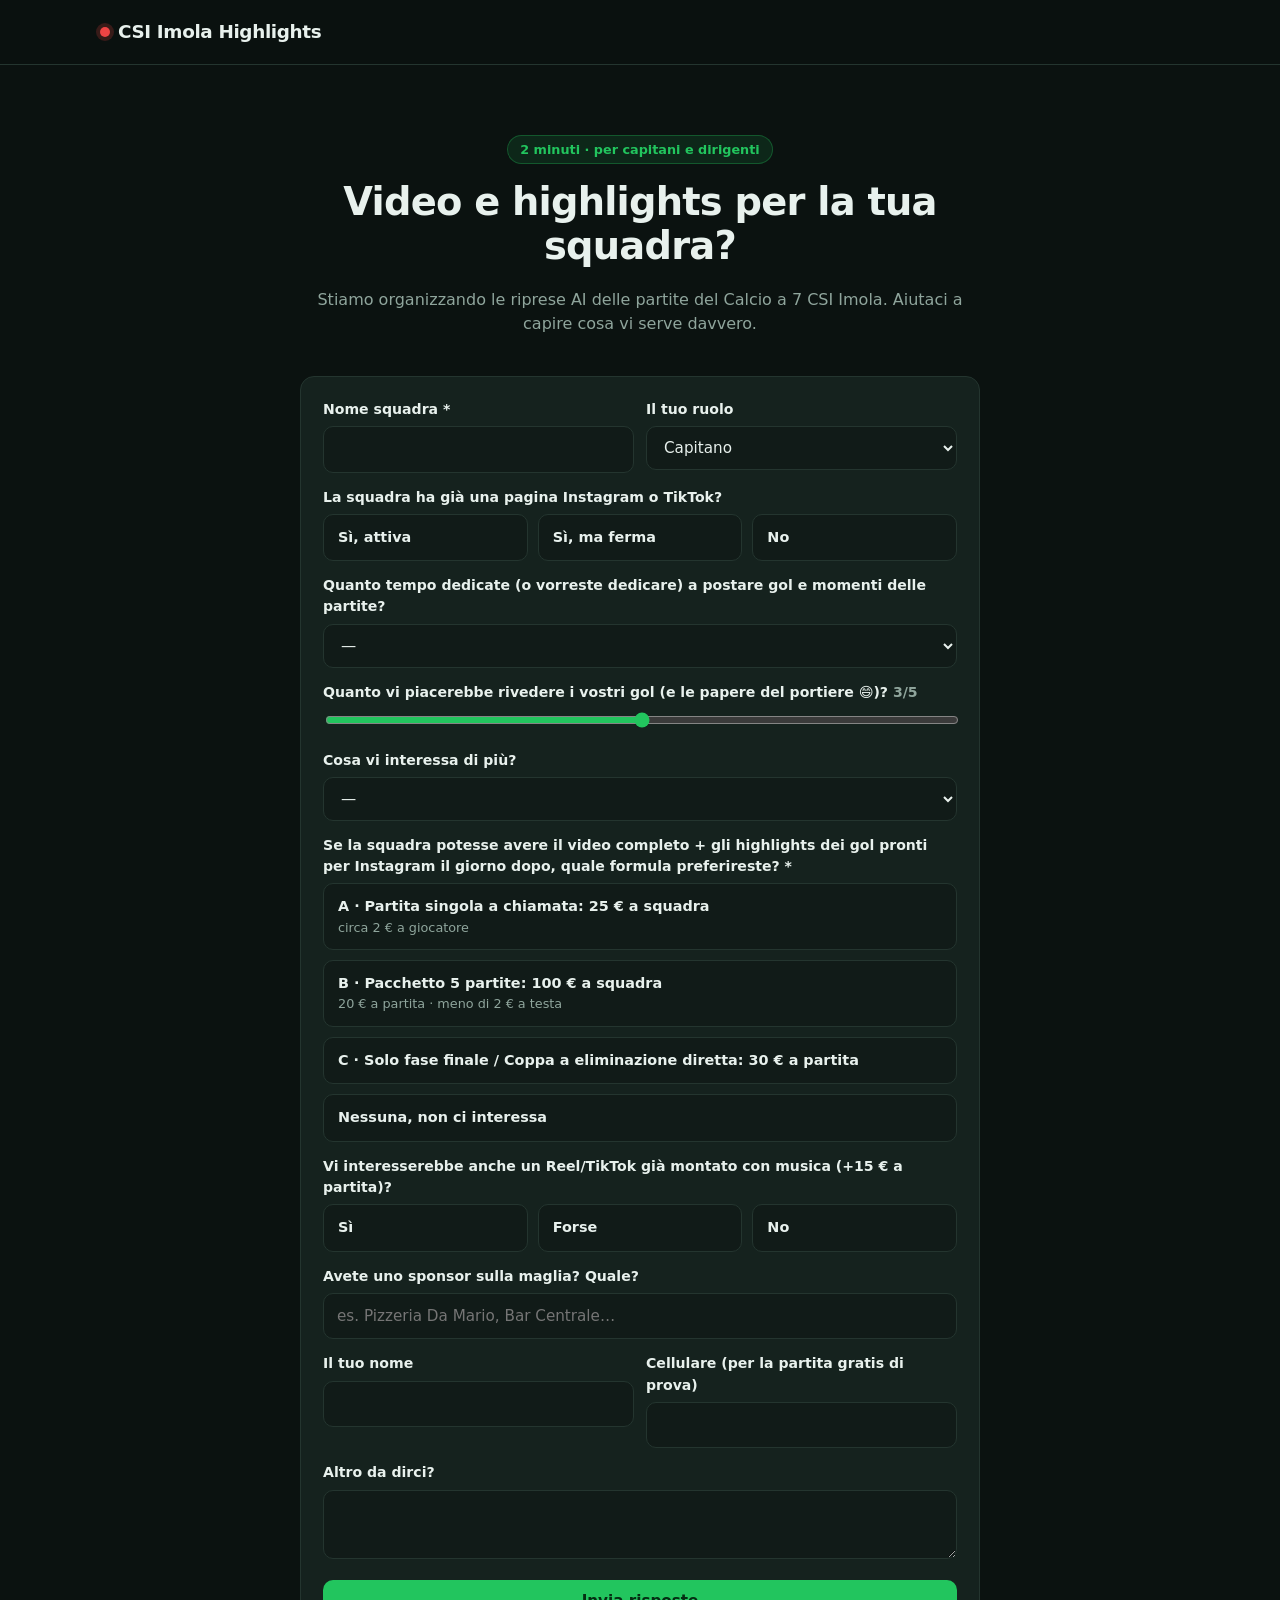
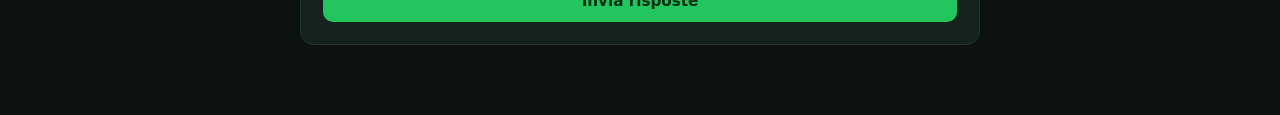
==== static/sondaggio.html @ 088c7272 "Sito e gestionale CSI Imola Highlights" ====
<!doctype html>
<html lang="it">
<head>
  <meta charset="utf-8">
  <meta name="viewport" content="width=device-width, initial-scale=1">
  <title>Sondaggio squadre CSI Imola · Video e highlights</title>
  <link rel="stylesheet" href="/static/style.css">
</head>
<body>
<nav class="nav"><div class="container">
  <a href="/" class="logo"><span class="dot"></span><span data-brand>CSI Imola Highlights</span></a>
</div></nav>

<section>
  <div class="container" style="max-width:720px">
    <div class="section-title">
      <span class="badge">2 minuti · per capitani e dirigenti</span>
      <h2>Video e highlights per la tua squadra?</h2>
      <p class="muted">Stiamo organizzando le riprese AI delle partite del Calcio a 7 CSI Imola. Aiutaci a capire cosa vi serve davvero.</p>
    </div>
    <form class="card" id="survey">
      <div class="row">
        <div class="field"><label>Nome squadra *</label><input name="team" required></div>
        <div class="field"><label>Il tuo ruolo</label>
          <select name="role"><option>Capitano</option><option>Dirigente / Presidente</option><option>Giocatore</option></select></div>
      </div>

      <div class="field"><label>La squadra ha già una pagina Instagram o TikTok?</label>
        <div class="choice">
          <label><input type="radio" name="has_social" value="si_attiva"><span>Sì, attiva</span></label>
          <label><input type="radio" name="has_social" value="si_ferma"><span>Sì, ma ferma</span></label>
          <label><input type="radio" name="has_social" value="no"><span>No</span></label>
        </div></div>

      <div class="field"><label>Quanto tempo dedicate (o vorreste dedicare) a postare gol e momenti delle partite?</label>
        <select name="posting_time">
          <option value="">—</option><option value="zero">Zero, nessuno ha tempo</option>
          <option value="poco">Poco, qualche foto ogni tanto</option>
          <option value="vorremmo">Vorremmo farlo ma è troppo sbatti</option>
          <option value="tanto">Ci teniamo molto, postiamo spesso</option>
        </select></div>

      <div class="field"><label>Quanto vi piacerebbe rivedere i vostri gol (e le papere del portiere 😄)? <span id="interest-v" class="muted">3/5</span></label>
        <input type="range" name="interest" min="1" max="5" value="3" style="padding:0;accent-color:var(--green)"></div>

      <div class="field"><label>Cosa vi interessa di più?</label>
        <select name="favorite">
          <option value="">—</option><option value="gol_social">Le clip dei gol da postare sui social</option>
          <option value="partita">La partita intera da rivedere</option><option value="tattica">Analizzare errori e tattica</option>
          <option value="ricordo">Un ricordo della stagione</option>
        </select></div>

      <div class="field"><label>Se la squadra potesse avere il video completo + gli highlights dei gol pronti per Instagram il giorno dopo, quale formula preferireste? *</label>
        <div class="choice" style="flex-direction:column">
          <label><input type="radio" name="option" value="A" required><span>A · Partita singola a chiamata: <b data-price-s="price_single">25</b> € a squadra<em>circa 2 € a giocatore</em></span></label>
          <label><input type="radio" name="option" value="B"><span>B · Pacchetto 5 partite: <b data-price-s="price_pack">100</b> € a squadra<em>20 € a partita · meno di 2 € a testa</em></span></label>
          <label><input type="radio" name="option" value="C"><span>C · Solo fase finale / Coppa a eliminazione diretta: <b data-price-s="price_cup">30</b> € a partita</span></label>
          <label><input type="radio" name="option" value="none"><span>Nessuna, non ci interessa</span></label>
        </div></div>

      <div class="field"><label>Vi interesserebbe anche un Reel/TikTok già montato con musica (+15 € a partita)?</label>
        <div class="choice">
          <label><input type="radio" name="social_addon" value="si"><span>Sì</span></label>
          <label><input type="radio" name="social_addon" value="forse"><span>Forse</span></label>
          <label><input type="radio" name="social_addon" value="no"><span>No</span></label>
        </div></div>

      <div class="field"><label>Avete uno sponsor sulla maglia? Quale?</label>
        <input name="sponsor" placeholder="es. Pizzeria Da Mario, Bar Centrale…"></div>

      <div class="row">
        <div class="field"><label>Il tuo nome</label><input name="name"></div>
        <div class="field"><label>Cellulare (per la partita gratis di prova)</label><input name="phone" type="tel"></div>
      </div>
      <div class="field"><label>Altro da dirci?</label><textarea name="notes" rows="2"></textarea></div>
      <div id="err"></div>
      <button class="btn" style="width:100%">Invia risposte</button>
    </form>
    <div class="card hidden center" id="thanks">
      <h2>🙌 Grazie!</h2>
      <p class="muted">Le tue risposte ci aiutano a costruire il servizio. Se hai lasciato il numero ti contattiamo per una partita di prova.</p>
      <a class="btn" href="/#prenota">Guarda come prenotare</a>
    </div>
  </div>
</section>

<script src="/static/common.js"></script>
<script>
applyBranding().then(cfg => {
  if (cfg) $all("[data-price-s]").forEach(el => (el.textContent = cfg.prices[el.dataset.priceS]));
});
const f = $("#survey");
f.interest.addEventListener("input", () => ($("#interest-v").textContent = f.interest.value + "/5"));
f.addEventListener("submit", async e => {
  e.preventDefault();
  const data = Object.fromEntries(new FormData(f).entries());
  data.interest = Number(data.interest || 0);
  try {
    await api("/api/public/survey", { method: "POST", body: data });
    f.classList.add("hidden"); $("#thanks").classList.remove("hidden");
    window.scrollTo({ top: 0, behavior: "smooth" });
  } catch (err) { $("#err").innerHTML = `<div class="alert err">${esc(err.message)}</div>`; }
});
</script>
</body>
</html>
---- static/style.css ----
:root {
  --bg: #0b1210;
  --bg2: #111b18;
  --card: #15221e;
  --line: #24352f;
  --text: #e8f1ed;
  --muted: #8fa59c;
  --green: #22c55e;
  --green2: #16a34a;
  --lime: #bef264;
  --red: #ef4444;
  --amber: #f59e0b;
  --blue: #38bdf8;
  --radius: 14px;
}
* { box-sizing: border-box; }
html { scroll-behavior: smooth; }
body {
  margin: 0; font-family: "Inter", system-ui, -apple-system, "Segoe UI", sans-serif;
  background: var(--bg); color: var(--text); line-height: 1.5;
}
a { color: var(--lime); }
h1, h2, h3 { line-height: 1.15; margin: 0 0 .5em; }
.container { max-width: 1120px; margin: 0 auto; padding: 0 20px; }
.muted { color: var(--muted); }
.small { font-size: .85rem; }
.center { text-align: center; }
.hidden { display: none !important; }

/* nav */
.nav { position: sticky; top: 0; z-index: 20; background: rgba(11,18,16,.85); backdrop-filter: blur(10px); border-bottom: 1px solid var(--line); }
.nav .container { display: flex; align-items: center; justify-content: space-between; height: 64px; gap: 16px; }
.logo { font-weight: 800; letter-spacing: -.02em; font-size: 1.15rem; color: var(--text); text-decoration: none; display: flex; gap: 8px; align-items: center; }
.logo .dot { width: 10px; height: 10px; border-radius: 50%; background: var(--red); box-shadow: 0 0 0 4px rgba(239,68,68,.2); animation: rec 1.6s infinite; }
@keyframes rec { 50% { opacity: .35; } }
.nav-links { display: flex; gap: 18px; align-items: center; }
.nav-links a { color: var(--muted); text-decoration: none; font-weight: 500; font-size: .95rem; }
.nav-links a:hover { color: var(--text); }
@media (max-width: 720px) { .nav-links a:not(.btn) { display: none; } }

/* buttons */
.btn { display: inline-flex; align-items: center; justify-content: center; gap: 8px; border: 0; cursor: pointer; border-radius: 10px; padding: 12px 20px; font-weight: 700; font-size: .95rem; text-decoration: none; background: var(--green); color: #052e13; transition: transform .1s, background .2s; font-family: inherit; }
.btn:hover { background: var(--lime); }
.btn:active { transform: scale(.97); }
.btn.ghost { background: transparent; color: var(--text); border: 1px solid var(--line); }
.btn.ghost:hover { border-color: var(--green); }
.btn.sm { padding: 6px 12px; font-size: .82rem; border-radius: 8px; }
.btn.danger { background: transparent; color: var(--red); border: 1px solid rgba(239,68,68,.4); }
.btn.wa { background: #25d366; color: #052e13; }
.btn:disabled { opacity: .5; cursor: not-allowed; }

/* hero */
.hero { padding: 90px 0 70px; background: radial-gradient(ellipse at 70% 0%, rgba(34,197,94,.18), transparent 60%), radial-gradient(ellipse at 0% 100%, rgba(190,242,100,.08), transparent 50%); border-bottom: 1px solid var(--line); position: relative; overflow: hidden; }
.hero::after { content: ""; position: absolute; inset: 0; background-image: linear-gradient(rgba(255,255,255,.025) 1px, transparent 1px), linear-gradient(90deg, rgba(255,255,255,.025) 1px, transparent 1px); background-size: 48px 48px; pointer-events: none; }
.hero .container { position: relative; z-index: 1; display: grid; grid-template-columns: 1.2fr 1fr; gap: 40px; align-items: center; }
.hero h1 { font-size: clamp(2.2rem, 5vw, 3.6rem); font-weight: 900; letter-spacing: -.03em; }
.hero h1 span { color: var(--green); }
.hero p.lead { font-size: 1.15rem; color: var(--muted); max-width: 560px; }
.hero .cta { display: flex; gap: 12px; flex-wrap: wrap; margin-top: 26px; }
.badge { display: inline-block; padding: 4px 12px; border-radius: 99px; background: rgba(34,197,94,.12); color: var(--green); font-weight: 600; font-size: .8rem; border: 1px solid rgba(34,197,94,.3); margin-bottom: 16px; }
.pitch { aspect-ratio: 16/10; border-radius: 18px; border: 2px solid rgba(255,255,255,.25); background: repeating-linear-gradient(90deg, #14532d 0 40px, #166534 40px 80px); position: relative; box-shadow: 0 30px 80px rgba(0,0,0,.5); }
.pitch::before { content: ""; position: absolute; left: 50%; top: 0; bottom: 0; border-left: 2px solid rgba(255,255,255,.35); }
.pitch::after { content: ""; position: absolute; left: 50%; top: 50%; width: 22%; aspect-ratio: 1; transform: translate(-50%,-50%); border: 2px solid rgba(255,255,255,.35); border-radius: 50%; }
.pitch .live { position: absolute; top: 14px; left: 14px; background: var(--red); color: #fff; font-weight: 800; font-size: .75rem; padding: 4px 10px; border-radius: 6px; z-index: 2; }
.pitch .score { position: absolute; bottom: 14px; left: 50%; transform: translateX(-50%); background: rgba(0,0,0,.7); padding: 6px 16px; border-radius: 8px; font-weight: 800; z-index: 2; white-space: nowrap; }
.pitch .ball { position: absolute; width: 14px; height: 14px; background: #fff; border-radius: 50%; top: 40%; left: 30%; animation: ball 6s ease-in-out infinite; z-index: 2; box-shadow: 0 0 12px #fff; }
@keyframes ball { 25% { left: 62%; top: 30%; } 50% { left: 80%; top: 55%; } 75% { left: 45%; top: 65%; } }
@media (max-width: 860px) { .hero .container { grid-template-columns: 1fr; } .hero { padding: 50px 0; } }

/* sections */
section { padding: 70px 0; }
.section-title { text-align: center; margin-bottom: 40px; }
.section-title h2 { font-size: clamp(1.7rem, 3.5vw, 2.4rem); letter-spacing: -.02em; }
.grid { display: grid; gap: 18px; }
.g2 { grid-template-columns: repeat(2, 1fr); }
.g3 { grid-template-columns: repeat(3, 1fr); }
.g4 { grid-template-columns: repeat(4, 1fr); }
@media (max-width: 860px) { .g3, .g4 { grid-template-columns: repeat(2, 1fr); } }
@media (max-width: 560px) { .g2, .g3, .g4 { grid-template-columns: 1fr; } }
.card { background: var(--card); border: 1px solid var(--line); border-radius: var(--radius); padding: 22px; }
.card h3 { font-size: 1.1rem; }
.step-n { width: 36px; height: 36px; border-radius: 10px; background: rgba(34,197,94,.15); color: var(--green); display: grid; place-items: center; font-weight: 800; margin-bottom: 12px; }

/* pricing */
.price-card { position: relative; display: flex; flex-direction: column; }
.price-card.featured { border-color: var(--green); box-shadow: 0 0 0 1px var(--green), 0 20px 50px rgba(34,197,94,.12); }
.price-card .tag { position: absolute; top: -11px; right: 16px; background: var(--green); color: #052e13; font-size: .72rem; font-weight: 800; padding: 3px 10px; border-radius: 99px; }
.price { font-size: 2.4rem; font-weight: 900; letter-spacing: -.03em; }
.price small { font-size: .9rem; color: var(--muted); font-weight: 500; }
.price-card ul { padding-left: 18px; color: var(--muted); margin: 12px 0 0; flex: 1; }
.price-card li { margin: 4px 0; }

/* forms */
label { display: block; font-weight: 600; font-size: .88rem; margin-bottom: 6px; }
input, select, textarea { width: 100%; padding: 11px 13px; border-radius: 10px; border: 1px solid var(--line); background: var(--bg2); color: var(--text); font: inherit; font-size: .95rem; }
input:focus, select:focus, textarea:focus { outline: none; border-color: var(--green); box-shadow: 0 0 0 3px rgba(34,197,94,.15); }
.field { margin-bottom: 14px; }
.row { display: grid; grid-template-columns: 1fr 1fr; gap: 12px; }
.row3 { display: grid; grid-template-columns: 1fr 1fr 1fr; gap: 12px; }
@media (max-width: 560px) { .row, .row3 { grid-template-columns: 1fr; } }
.choice { display: flex; gap: 10px; flex-wrap: wrap; }
.choice label { flex: 1; min-width: 140px; margin: 0; cursor: pointer; }
.choice input { display: none; }
.choice span { display: block; padding: 12px 14px; border-radius: 10px; border: 1px solid var(--line); background: var(--bg2); font-weight: 600; font-size: .9rem; transition: .15s; height: 100%; }
.choice span em { display: block; font-style: normal; font-weight: 400; color: var(--muted); font-size: .8rem; }
.choice input:checked + span { border-color: var(--green); background: rgba(34,197,94,.1); }
.check { display: flex; gap: 10px; align-items: flex-start; padding: 12px 14px; border: 1px solid var(--line); border-radius: 10px; cursor: pointer; background: var(--bg2); }
.check input { width: auto; margin-top: 4px; accent-color: var(--green); }

/* booking */
.booking-wrap { display: grid; grid-template-columns: 1.5fr 1fr; gap: 22px; align-items: start; }
@media (max-width: 860px) { .booking-wrap { grid-template-columns: 1fr; } }
.summary { position: sticky; top: 84px; }
.summary .total { font-size: 2.2rem; font-weight: 900; color: var(--green); }
.fx-list { display: grid; gap: 10px; max-height: 420px; overflow: auto; padding-right: 4px; }
.fx { display: grid; grid-template-columns: 70px 1fr auto; gap: 12px; align-items: center; padding: 12px; border: 1px solid var(--line); border-radius: 12px; background: var(--bg2); cursor: pointer; transition: .15s; }
.fx:hover { border-color: #3b5249; }
.fx.selected { border-color: var(--green); background: rgba(34,197,94,.08); }
.fx.disabled { opacity: .45; cursor: not-allowed; }
.fx .d { text-align: center; line-height: 1.1; }
.fx .d b { display: block; font-size: 1.4rem; }
.fx .d span { font-size: .72rem; color: var(--muted); text-transform: uppercase; }
.fx .teams { font-weight: 700; }
.pill { display: inline-block; font-size: .72rem; font-weight: 700; padding: 2px 8px; border-radius: 99px; background: var(--line); color: var(--muted); text-transform: uppercase; letter-spacing: .03em; }
.pill.green { background: rgba(34,197,94,.15); color: var(--green); }
.pill.amber { background: rgba(245,158,11,.15); color: var(--amber); }
.pill.red { background: rgba(239,68,68,.15); color: var(--red); }
.pill.blue { background: rgba(56,189,248,.15); color: var(--blue); }
.tabs { display: flex; gap: 6px; background: var(--bg2); padding: 5px; border-radius: 12px; border: 1px solid var(--line); margin-bottom: 16px; flex-wrap: wrap; }
.tabs button { flex: 1; background: transparent; border: 0; color: var(--muted); padding: 10px; border-radius: 8px; font-weight: 600; cursor: pointer; font: inherit; font-weight: 600; white-space: nowrap; }
.tabs button.active { background: var(--card); color: var(--text); box-shadow: 0 1px 0 var(--line); }
.alert { padding: 12px 14px; border-radius: 10px; font-size: .9rem; margin: 10px 0; }
.alert.err { background: rgba(239,68,68,.1); border: 1px solid rgba(239,68,68,.35); color: #fca5a5; }
.alert.ok { background: rgba(34,197,94,.1); border: 1px solid rgba(34,197,94,.35); color: #86efac; }
.alert.info { background: rgba(56,189,248,.08); border: 1px solid rgba(56,189,248,.3); color: #7dd3fc; }
.bar { height: 10px; background: var(--bg2); border-radius: 99px; overflow: hidden; border: 1px solid var(--line); }
.bar > div { height: 100%; background: linear-gradient(90deg, var(--green), var(--lime)); border-radius: 99px; transition: width .6s; }
.code-box { font-family: ui-monospace, Menlo, monospace; font-size: 1.8rem; font-weight: 800; letter-spacing: .15em; background: var(--bg2); border: 1px dashed var(--green); padding: 14px; border-radius: 12px; text-align: center; color: var(--lime); }

/* faq */
details { background: var(--card); border: 1px solid var(--line); border-radius: 12px; padding: 16px 20px; margin-bottom: 10px; }
summary { cursor: pointer; font-weight: 700; }
details p { color: var(--muted); margin: 10px 0 0; }

footer { border-top: 1px solid var(--line); padding: 30px 0; color: var(--muted); font-size: .88rem; }
footer .container { display: flex; justify-content: space-between; gap: 16px; flex-wrap: wrap; }

/* admin */
.admin-layout { display: grid; grid-template-columns: 220px 1fr; min-height: 100vh; }
.sidebar { background: var(--bg2); border-right: 1px solid var(--line); padding: 20px 14px; position: sticky; top: 0; height: 100vh; }
.sidebar .logo { margin: 0 8px 24px; }
.sidebar button { display: flex; width: 100%; text-align: left; background: transparent; border: 0; color: var(--muted); padding: 10px 12px; border-radius: 8px; font: inherit; font-weight: 600; cursor: pointer; margin-bottom: 2px; gap: 10px; align-items: center; }
.sidebar button.active, .sidebar button:hover { background: var(--card); color: var(--text); }
.sidebar .count { margin-left: auto; background: var(--amber); color: #000; border-radius: 99px; font-size: .7rem; padding: 1px 7px; }
.main { padding: 28px; min-width: 0; }
.main-head { display: flex; justify-content: space-between; align-items: center; gap: 12px; margin-bottom: 22px; flex-wrap: wrap; }
.kpi .v { font-size: 1.9rem; font-weight: 800; letter-spacing: -.02em; }
.kpi .l { color: var(--muted); font-size: .82rem; font-weight: 600; text-transform: uppercase; letter-spacing: .04em; }
table { width: 100%; border-collapse: collapse; font-size: .9rem; }
th { text-align: left; color: var(--muted); font-weight: 600; font-size: .78rem; text-transform: uppercase; letter-spacing: .04em; padding: 10px; border-bottom: 1px solid var(--line); }
td { padding: 10px; border-bottom: 1px solid var(--line); vertical-align: top; }
tr:hover td { background: rgba(255,255,255,.015); }
.table-wrap { overflow-x: auto; }
.actions { display: flex; gap: 6px; flex-wrap: wrap; }
.fx-admin { border: 1px solid var(--line); border-radius: 12px; padding: 16px; margin-bottom: 12px; background: var(--card); }
.fx-admin header { display: flex; justify-content: space-between; gap: 12px; flex-wrap: wrap; align-items: center; }
.bk-line { display: flex; gap: 10px; align-items: center; flex-wrap: wrap; padding: 8px 0; border-top: 1px dashed var(--line); font-size: .9rem; }
.chart-bar { display: flex; align-items: center; gap: 10px; margin: 6px 0; font-size: .88rem; }
.chart-bar .lbl { width: 46%; color: var(--muted); }
.chart-bar .bar { flex: 1; }
.chart-bar .n { width: 36px; text-align: right; font-weight: 700; }
@media (max-width: 860px) {
  .admin-layout { grid-template-columns: 1fr; }
  .sidebar { position: static; height: auto; display: flex; flex-wrap: wrap; gap: 4px; padding: 10px; }
  .sidebar .logo { width: 100%; margin-bottom: 8px; }
  .sidebar button { width: auto; }
  .main { padding: 16px; }
}
.login { min-height: 100vh; display: grid; place-items: center; padding: 20px; }
.login .card { width: 100%; max-width: 380px; }
.toast { position: fixed; bottom: 20px; right: 20px; background: var(--card); border: 1px solid var(--green); padding: 12px 18px; border-radius: 10px; z-index: 100; box-shadow: 0 10px 30px rgba(0,0,0,.4); }
dialog { background: var(--card); color: var(--text); border: 1px solid var(--line); border-radius: 14px; padding: 24px; width: min(560px, 92vw); }
dialog::backdrop { background: rgba(0,0,0,.6); }
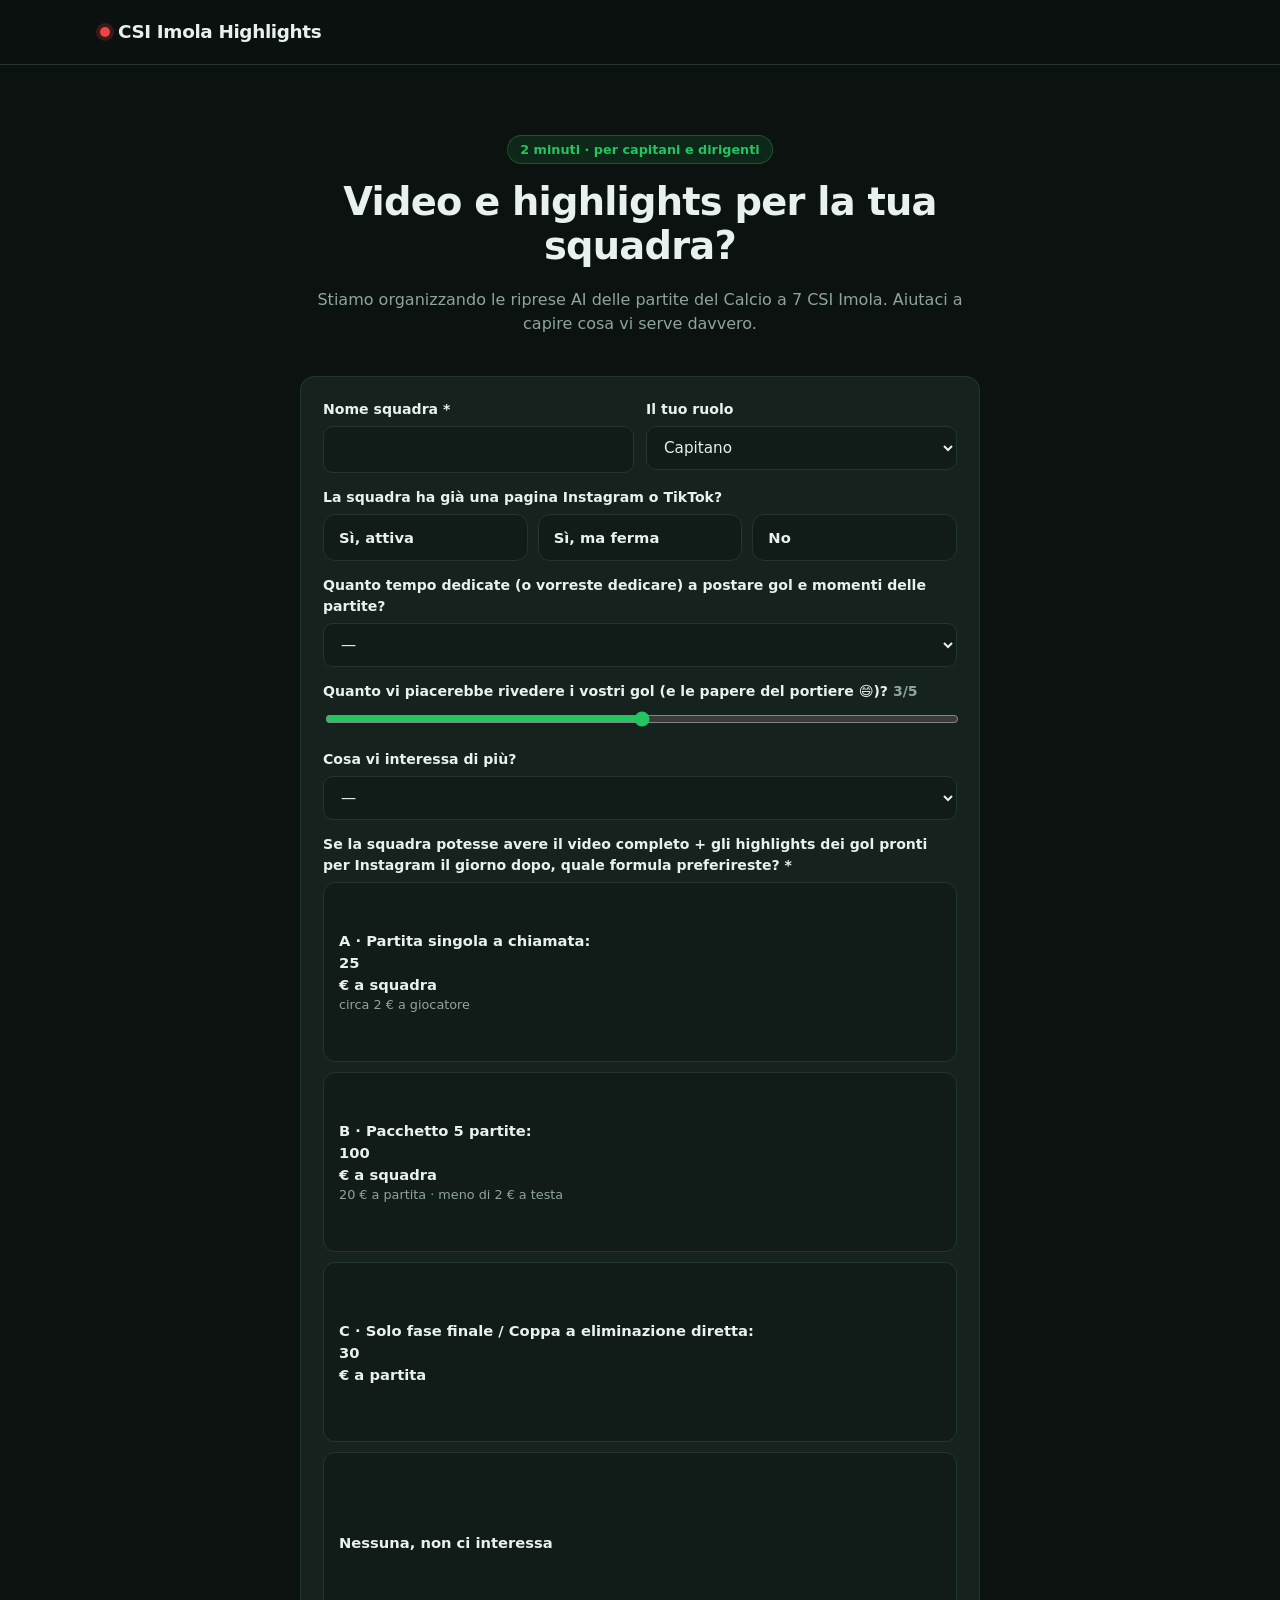
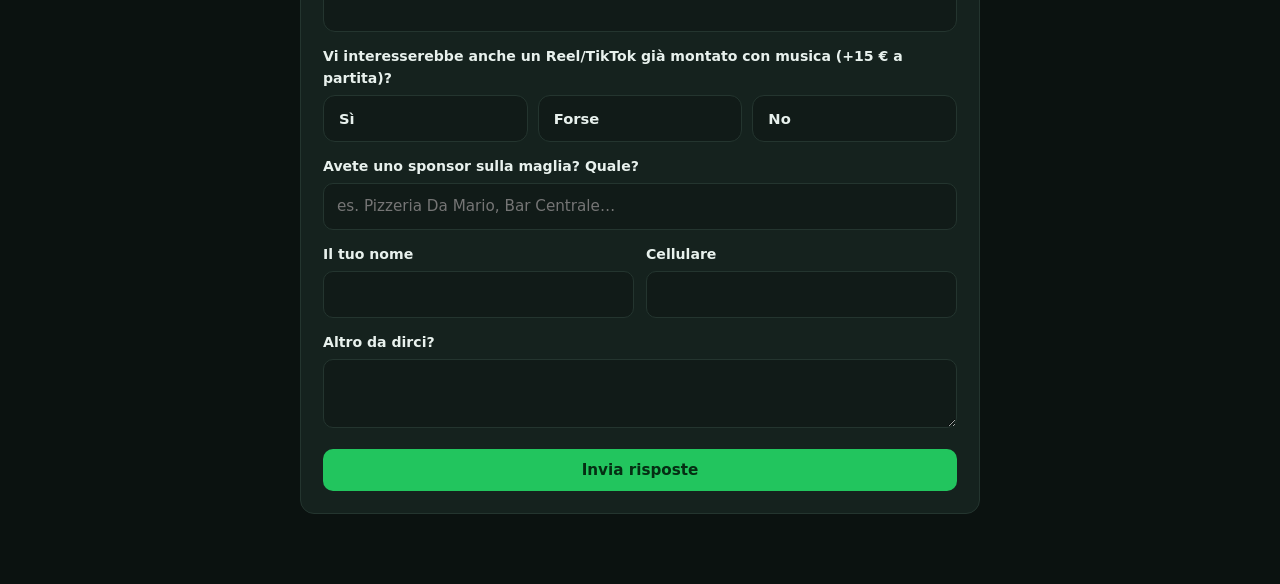
==== commit 3c0ec419: "Aggiunta rimozione pacchetti/prenotazioni, sync DB cloud e gestionale a piè di pagina" ====
--- a/static/sondaggio.html
+++ b/static/sondaggio.html
@@ -70,7 +70,7 @@
 
       <div class="row">
         <div class="field"><label>Il tuo nome</label><input name="name"></div>
-        <div class="field"><label>Cellulare (per la partita gratis di prova)</label><input name="phone" type="tel"></div>
+        <div class="field"><label>Cellulare </label><input name="phone" type="tel"></div>
       </div>
       <div class="field"><label>Altro da dirci?</label><textarea name="notes" rows="2"></textarea></div>
       <div id="err"></div>
--- a/static/style.css
+++ b/static/style.css
@@ -29,14 +29,14 @@
 
 /* nav */
 .nav { position: sticky; top: 0; z-index: 20; background: rgba(11,18,16,.85); backdrop-filter: blur(10px); border-bottom: 1px solid var(--line); }
-.nav .container { display: flex; align-items: center; justify-content: space-between; height: 64px; gap: 16px; }
+.nav .container { display: flex; align-items: center; justify-content: space-between; min-height: 64px; padding-top: 8px; padding-bottom: 8px; gap: 12px; flex-wrap: wrap; }
 .logo { font-weight: 800; letter-spacing: -.02em; font-size: 1.15rem; color: var(--text); text-decoration: none; display: flex; gap: 8px; align-items: center; }
 .logo .dot { width: 10px; height: 10px; border-radius: 50%; background: var(--red); box-shadow: 0 0 0 4px rgba(239,68,68,.2); animation: rec 1.6s infinite; }
 @keyframes rec { 50% { opacity: .35; } }
-.nav-links { display: flex; gap: 18px; align-items: center; }
-.nav-links a { color: var(--muted); text-decoration: none; font-weight: 500; font-size: .95rem; }
+.nav-links { display: flex; gap: 14px; align-items: center; flex-wrap: wrap; }
+.nav-links a { color: var(--muted); text-decoration: none; font-weight: 500; font-size: .92rem; }
 .nav-links a:hover { color: var(--text); }
-@media (max-width: 720px) { .nav-links a:not(.btn) { display: none; } }
+@media (max-width: 720px) { .nav-links { gap: 10px; font-size: .85rem; } .nav-links a[href^="#come"], .nav-links a[href^="#prezzi"] { display: none; } }
 
 /* buttons */
 .btn { display: inline-flex; align-items: center; justify-content: center; gap: 8px; border: 0; cursor: pointer; border-radius: 10px; padding: 12px 20px; font-weight: 700; font-size: .95rem; text-decoration: none; background: var(--green); color: #052e13; transition: transform .1s, background .2s; font-family: inherit; }
@@ -98,12 +98,15 @@
 .row { display: grid; grid-template-columns: 1fr 1fr; gap: 12px; }
 .row3 { display: grid; grid-template-columns: 1fr 1fr 1fr; gap: 12px; }
 @media (max-width: 560px) { .row, .row3 { grid-template-columns: 1fr; } }
-.choice { display: flex; gap: 10px; flex-wrap: wrap; }
-.choice label { flex: 1; min-width: 140px; margin: 0; cursor: pointer; }
+.choice { display: flex; gap: 10px; flex-wrap: wrap; align-items: stretch; }
+.choice label { flex: 1 1 180px; margin: 0; cursor: pointer; display: flex; }
 .choice input { display: none; }
-.choice span { display: block; padding: 12px 14px; border-radius: 10px; border: 1px solid var(--line); background: var(--bg2); font-weight: 600; font-size: .9rem; transition: .15s; height: 100%; }
+.choice span { display: flex; flex-direction: column; justify-content: center; gap: 3px; width: 100%; padding: 13px 15px; border-radius: 12px; border: 1px solid var(--line); background: var(--bg2); font-weight: 600; font-size: .92rem; transition: .15s; line-height: 1.3; position: relative; }
+.choice span b { font-weight: 700; color: var(--text); }
 .choice span em { display: block; font-style: normal; font-weight: 400; color: var(--muted); font-size: .8rem; }
-.choice input:checked + span { border-color: var(--green); background: rgba(34,197,94,.1); }
+.choice input:checked + span { border-color: var(--green); background: rgba(34,197,94,.12); box-shadow: 0 0 0 1px var(--green); }
+.choice-pkg { display: grid; grid-template-columns: 1fr; gap: 10px; }
+.pkg-badge { align-self: flex-start; background: rgba(34,197,94,.18); color: var(--lime); border: 1px solid rgba(34,197,94,.4); font-size: .68rem; font-weight: 800; padding: 2px 8px; border-radius: 99px; letter-spacing: .04em; margin-bottom: 2px; }
 .check { display: flex; gap: 10px; align-items: flex-start; padding: 12px 14px; border: 1px solid var(--line); border-radius: 10px; cursor: pointer; background: var(--bg2); }
 .check input { width: auto; margin-top: 4px; accent-color: var(--green); }
 
